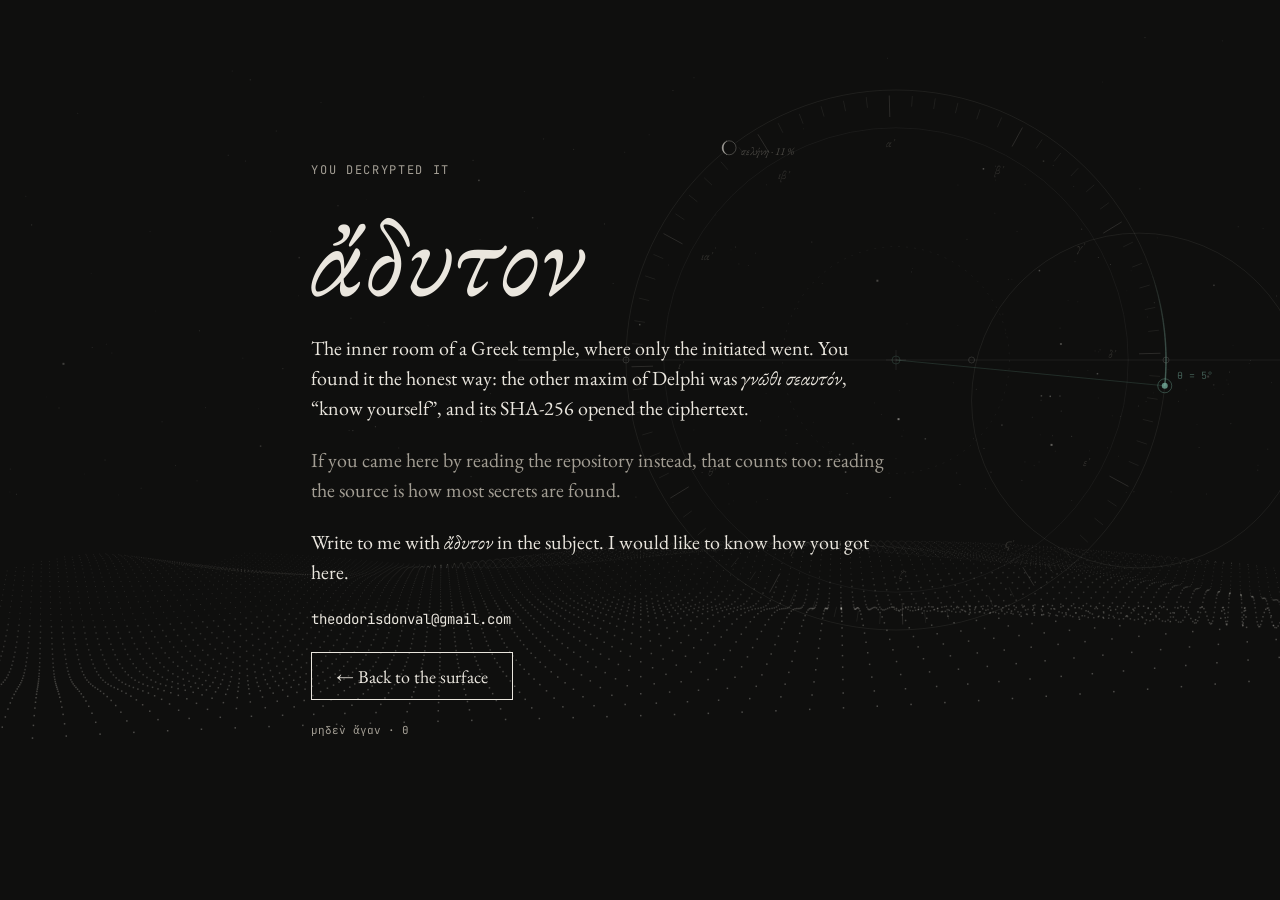
==== adyton-18871e.html @ d23c59ef "Esoteric layer: real decryption, real sky, epigraphs, adyton - The statue is encrypted and decrypted" ====
<!doctype html>
<html lang="en">
<head>
<meta charset="utf-8">
<meta name="viewport" content="width=device-width, initial-scale=1">
<meta name="robots" content="noindex, nofollow">
<title>ἄδυτον · Theodoris Donval</title>
<meta name="theme-color" content="#0F0F0E">
<link rel="preconnect" href="https://fonts.googleapis.com">
<link rel="preconnect" href="https://fonts.gstatic.com" crossorigin>
<link rel="stylesheet" href="https://fonts.googleapis.com/css2?family=EB+Garamond:ital,wght@0,400..800;1,400..800&amp;family=JetBrains+Mono:wght@300..600&amp;display=swap">
<link rel="stylesheet" href="assets/style.css">
<style>
.adyton-page { min-height: 100vh; min-height: 100svh; display: flex; flex-direction: column; justify-content: center; gap: 22px; max-width: 760px; padding-top: 48px; padding-bottom: 48px; }
.adyton-page h1 { margin: 0; font-weight: 400; font-style: italic; font-size: clamp(56px, 9vw, 110px); line-height: 1; }
.adyton-page p { margin: 0; max-width: 58ch; }
.adyton-page .muted { color: var(--stone); }
</style>
</head>
<body>
<main class="wrap adyton-page">
<p class="kicker">You decrypted it</p>
<h1 lang="grc">ἄδυτον</h1>
<p>The inner room of a Greek temple, where only the initiated went. You found it the honest way: the other maxim of Delphi was <span lang="grc" class="grc">γνῶθι σεαυτόν</span>, “know yourself”, and its SHA-256 opened the ciphertext.</p>
<p class="muted">If you came here by reading the repository instead, that counts too: reading the source is how most secrets are found.</p>
<p>Write to me with <span lang="grc" class="grc">ἄδυτον</span> in the subject. I would like to know how you got here.</p>
<p class="mono" style="font-size: 14px;">theodorisdonval@gmail.com</p>
<p><a class="btn" href="index.html">← Back to the surface</a></p>
<p class="muted mono" style="font-size: 11px;">μηδὲν ἄγαν · Θ</p>
</main>
<script src="assets/bg.js" defer></script>
</body>
</html>
---- assets/style.css ----
/* Theodoris Donval — II · Kryptos
   Basalt and marble. EB Garamond for text, JetBrains Mono for data.
   No motion: nothing on this site animates. */

:root {
  --basalt: #0F0F0E;
  --basalt-2: #161615;
  --basalt-3: #1E1D1B;
  --marble: #EAE6DE;
  --stone: #A39E94;
  --rule: #2C2B29;
  --rule-2: #45433F;
  --verdigris: #79B4A2;
  --verdigris-dim: #3E5F55;
  --serif: 'EB Garamond', Garamond, 'Times New Roman', serif;
  --mono: 'JetBrains Mono', ui-monospace, SFMono-Regular, Menlo, monospace;
  --gutter: clamp(16px, 4vw, 56px);
  --max: 1240px;
  color-scheme: dark;
}

*, *::before, *::after { box-sizing: border-box; }
html { -webkit-text-size-adjust: 100%; }
body {
  margin: 0;
  background: var(--basalt);
  color: var(--marble);
  font-family: var(--serif);
  font-variant-numeric: lining-nums;
  font-size: 20px;
  line-height: 1.5;
  -webkit-font-smoothing: antialiased;
}
img, svg { display: block; max-width: 100%; }
a { color: var(--marble); text-underline-offset: 3px; text-decoration-thickness: 1px; }
a:hover { color: var(--verdigris); }
a:focus-visible, button:focus-visible { outline: 2px solid var(--verdigris); outline-offset: 3px; }
::selection { background: var(--verdigris); color: var(--basalt); }

.skip { position: absolute; left: -9999px; top: 0; padding: 12px 16px; background: var(--marble); color: var(--basalt); z-index: 10; }
.skip:focus { left: 16px; top: 16px; }

.wrap { width: 100%; max-width: var(--max); margin: 0 auto; padding: 0 var(--gutter); }
.mono { font-family: var(--mono); }
.muted { color: var(--stone); }
.accent { color: var(--verdigris); }
.kicker {
  margin: 0; font-family: var(--mono); font-size: 12px; letter-spacing: 0.14em;
  text-transform: uppercase; color: var(--stone);
}
.grc { font-style: italic; }

/* Header */
.site-header { border-bottom: 1px solid var(--rule); }
.site-header .wrap {
  min-height: 76px; display: flex; align-items: center; justify-content: space-between;
  gap: 8px 24px; flex-wrap: wrap; padding-top: 8px; padding-bottom: 8px;
}
.brand { display: inline-flex; align-items: baseline; gap: 12px; text-decoration: none; }
.brand .theta { font-size: 32px; line-height: 1; }
.brand .name { font-size: 15px; letter-spacing: 0.22em; text-transform: uppercase; }
.nav { display: flex; align-items: center; gap: 4px 28px; flex-wrap: wrap; font-size: 18px; }
.nav a { text-decoration: none; padding: 10px 0; display: inline-flex; gap: 8px; align-items: baseline; }
.nav a .n { color: var(--stone); font-style: italic; }
.nav a[aria-current="page"] { color: var(--verdigris); }
.btn {
  display: inline-flex; align-items: center; min-height: 48px; padding: 0 24px;
  border: 1px solid var(--marble); text-decoration: none; font-size: 18px;
}
.btn.solid { background: var(--marble); color: var(--basalt); }
.btn.solid:hover { background: var(--verdigris); border-color: var(--verdigris); color: var(--basalt); }
.btn.small { min-height: 44px; padding: 0 14px; font-family: var(--mono); font-size: 12px; }

/* Home hero */
.hero { padding-top: 64px; }
.hero-grid {
  display: grid; grid-template-columns: repeat(auto-fit, minmax(min(460px, 100%), 1fr));
  gap: 48px; align-items: center;
}
.hero h1 { margin: 0; font-weight: 400; font-size: clamp(60px, 8vw, 116px); line-height: 0.94; letter-spacing: -0.012em; }
.hero .tagline { margin: 0; font-style: italic; font-size: clamp(24px, 2.1vw, 31px); line-height: 1.25; }
.hero .intro { margin: 0; color: var(--stone); max-width: 42ch; }
.stack { display: flex; flex-direction: column; gap: 24px; }
.status { margin: 0; display: flex; align-items: center; gap: 12px; flex-wrap: wrap; font-family: var(--mono); font-size: 13px; }
.diamond { display: inline-block; width: 7px; height: 7px; background: var(--verdigris); transform: rotate(45deg); flex: none; }
.actions { display: flex; gap: 12px; flex-wrap: wrap; }
.epigraph { margin: 10px 0 0; padding-top: 18px; border-top: 1px solid var(--rule); display: flex; flex-direction: column; gap: 6px; }
.epigraph p { margin: 0; font-style: italic; font-size: 25px; line-height: 1.3; }
.epigraph footer { font-family: var(--mono); font-size: 12px; color: var(--stone); }
.statue { margin: 0; justify-self: end; width: 100%; max-width: 540px; display: flex; flex-direction: column; gap: 14px; }
.statue img { width: 100%; height: auto; aspect-ratio: 918 / 1200; }
figcaption, .caption { font-family: var(--mono); font-size: 11px; line-height: 1.6; color: var(--stone); }
.statue figcaption { display: flex; flex-direction: column; gap: 6px; overflow-wrap: anywhere; }

/* Sections */
.section { padding-top: 112px; }
.section-head {
  display: flex; justify-content: space-between; align-items: baseline; gap: 12px 24px;
  flex-wrap: wrap; padding-bottom: 18px; border-bottom: 1px solid var(--rule);
}
.section-head h2 { margin: 0; display: flex; align-items: baseline; gap: 16px; font-weight: 400; font-size: clamp(40px, 4.6vw, 64px); line-height: 1; }
.section-head h2 .n, h2 .n, h3 .n { font-style: italic; font-size: 0.55em; color: var(--verdigris); }
.section-head p { margin: 0; font-family: var(--mono); font-size: 12px; color: var(--stone); }

/* Project rows on home */
.project {
  display: flex; flex-wrap: wrap; gap: 20px 40px; padding: 40px 0; border-bottom: 1px solid var(--rule);
}
.project .letter { flex: 0 0 64px; margin: 0; font-size: 72px; line-height: 0.8; color: transparent; -webkit-text-stroke: 1px var(--stone); }
.project .body { flex: 999 1 440px; display: flex; flex-direction: column; gap: 14px; min-width: 0; }
.project .figure { flex: 1 1 280px; display: flex; flex-direction: column; gap: 10px; }
.project h3 { margin: 0; font-weight: 500; font-size: clamp(28px, 3vw, 36px); line-height: 1.1; }
.project h3 a { text-decoration: none; }
.project p { margin: 0; max-width: 60ch; }
.project .tags { display: flex; gap: 8px 18px; flex-wrap: wrap; font-family: var(--mono); font-size: 12px; color: var(--stone); }
.big { margin: 0; font-size: clamp(56px, 6vw, 80px); line-height: 0.9; font-weight: 400; }
.big.mid { font-size: clamp(44px, 4.4vw, 60px); }
.limit { margin: 0; font-family: var(--mono); font-size: 12px; line-height: 1.6; color: var(--stone); }
.limit::before { content: "Limits — "; color: var(--verdigris); }
.read-more { font-family: var(--mono); font-size: 13px; text-decoration: none; border-bottom: 1px solid var(--rule-2); align-self: flex-start; padding: 10px 0 4px; }

.two-col { display: grid; grid-template-columns: repeat(auto-fit, minmax(min(440px, 100%), 1fr)); gap: 56px; }
.timeline { list-style: none; margin: 0; padding: 0; display: flex; flex-direction: column; gap: 26px; }
.timeline li { display: flex; flex-direction: column; gap: 6px; }
.timeline .when { font-family: var(--mono); font-size: 12px; color: var(--stone); }
.timeline strong { font-weight: 500; font-size: 23px; line-height: 1.25; }
.timeline .what { font-size: 18px; color: var(--stone); }
.skills { margin: 0; display: flex; flex-direction: column; gap: 18px; }
.skills dt { font-family: var(--mono); font-size: 12px; color: var(--stone); }
.skills dd { margin: 4px 0 0; }

.contact { padding-top: 140px; display: flex; flex-direction: column; align-items: center; text-align: center; gap: 22px; }
.contact h2 { margin: 0; font-weight: 400; font-style: italic; font-size: clamp(42px, 5.4vw, 80px); line-height: 1.02; }
.contact p { margin: 0; color: var(--stone); max-width: 48ch; }
.contact .actions { justify-content: center; margin-top: 8px; }

/* Footer */
.site-footer { margin-top: 112px; border-top: 1px solid var(--rule); }
.site-footer .wrap {
  padding-top: 26px; padding-bottom: 34px; display: flex; justify-content: space-between;
  align-items: center; gap: 12px 32px; flex-wrap: wrap; font-family: var(--mono); font-size: 12px; line-height: 1.6; color: var(--stone);
}
.site-footer .grc { font-family: var(--serif); font-size: 17px; color: var(--marble); }

/* ---------- Project pages ---------- */
.crumbs { padding-top: 32px; font-family: var(--mono); font-size: 12px; color: var(--stone); }
.crumbs a { color: var(--stone); text-decoration: none; }
.crumbs a:hover { color: var(--verdigris); }
.case-hero { padding-top: 40px; display: grid; grid-template-columns: repeat(auto-fit, minmax(min(520px, 100%), 1fr)); gap: 40px 56px; align-items: end; }
.case-hero h1 { margin: 0; font-weight: 400; font-size: clamp(46px, 6.4vw, 96px); line-height: 0.96; letter-spacing: -0.01em; }
.case-hero .lede { margin: 0; font-size: clamp(21px, 1.8vw, 25px); line-height: 1.45; max-width: 56ch; }
.case-hero .meta { display: grid; grid-template-columns: max-content 1fr; gap: 10px 20px; margin: 0; font-size: 17px; }
.case-hero .meta dt { font-family: var(--mono); font-size: 12px; color: var(--stone); padding-top: 4px; }
.case-hero .meta dd { margin: 0; }

.figures {
  margin-top: 56px; display: grid; grid-template-columns: repeat(auto-fit, minmax(min(240px, 100%), 1fr));
  border-top: 1px solid var(--rule); border-bottom: 1px solid var(--rule);
}
.fig { padding: 28px 24px 28px 0; display: flex; flex-direction: column; gap: 10px; border-right: 1px solid var(--rule); }
.fig + .fig { padding-left: 24px; }
.fig:last-child { border-right: 0; }
.fig .v { margin: 0; font-size: clamp(44px, 4.6vw, 64px); line-height: 0.95; }
.fig .v small { font-size: 0.45em; color: var(--stone); }
.fig .l { margin: 0; font-size: 17px; line-height: 1.4; }
.fig .c { margin: 0; font-family: var(--mono); font-size: 11px; line-height: 1.6; color: var(--stone); }
@media (max-width: 760px) {
  .fig, .fig + .fig { padding-left: 0; border-right: 0; border-bottom: 1px solid var(--rule); }
  .fig:last-child { border-bottom: 0; }
}

.chapter { padding-top: 96px; }
.chapter > h2 {
  margin: 0 0 28px; padding-bottom: 16px; border-bottom: 1px solid var(--rule);
  display: flex; align-items: baseline; gap: 14px; font-weight: 400; font-size: clamp(34px, 3.6vw, 50px); line-height: 1.05;
}
.chapter h3 { margin: 40px 0 14px; font-weight: 500; font-size: 26px; line-height: 1.2; }
.prose { max-width: 68ch; }
.prose p { margin: 0 0 18px; }
.prose ul, .prose ol { margin: 0 0 18px; padding-left: 22px; }
.prose li { margin-bottom: 8px; }
.prose strong { font-weight: 600; }
.cols { display: grid; grid-template-columns: repeat(auto-fit, minmax(min(380px, 100%), 1fr)); gap: 40px 56px; align-items: start; }

code, .code { font-family: var(--mono); font-size: 0.78em; }
pre {
  margin: 0 0 18px; padding: 18px 20px; background: var(--basalt-2); border: 1px solid var(--rule);
  font-family: var(--mono); font-size: 13px; line-height: 1.65; overflow-x: auto; color: var(--marble);
}
pre .cm { color: var(--stone); }
pre .k { color: var(--verdigris); }

.diagram { margin: 8px 0 0; padding: 24px; background: var(--basalt-2); border: 1px solid var(--rule); display: flex; flex-direction: column; gap: 16px; }
.diagram .scroll { overflow-x: auto; }
.diagram svg { width: 100%; height: auto; }
.diagram .scroll svg { min-width: 640px; }
.legend { display: flex; flex-wrap: wrap; gap: 8px 22px; font-family: var(--mono); font-size: 11px; color: var(--stone); margin: 0; padding: 0; list-style: none; }
.legend li { display: inline-flex; align-items: center; gap: 8px; }
.sw { width: 14px; height: 10px; display: inline-block; flex: none; }

/* SVG text and shapes */
svg text { font-family: var(--mono); fill: var(--marble); }
svg .t-serif { font-family: var(--serif); }
svg .t-muted { fill: var(--stone); }
svg .t-accent { fill: var(--verdigris); }
svg .t-dark { fill: var(--basalt); }
svg .box { fill: var(--basalt-3); stroke: var(--rule-2); stroke-width: 1; }
svg .box-sec { fill: var(--basalt-3); stroke: var(--verdigris); stroke-width: 1.25; }
svg .edge { fill: none; stroke: var(--stone); stroke-width: 1.25; }
svg .edge-sec { fill: none; stroke: var(--verdigris); stroke-width: 1.25; }
svg .edge-dash { fill: none; stroke: var(--stone); stroke-width: 1.25; stroke-dasharray: 4 4; }
svg .grid { stroke: var(--rule); stroke-width: 1; }
svg .axis { stroke: var(--rule-2); stroke-width: 1; }
svg .bar-a { fill: var(--verdigris); }
svg .bar-b { fill: #6E6A62; }
svg .whisker { stroke: var(--marble); stroke-width: 1.25; }
svg .head { fill: var(--stone); }
svg .head-sec { fill: var(--verdigris); }

/* Tables */
.table-wrap { overflow-x: auto; margin: 0 0 18px; border: 1px solid var(--rule); }
table { width: 100%; border-collapse: collapse; font-size: 17px; }
caption { caption-side: bottom; text-align: left; padding: 12px 16px; font-family: var(--mono); font-size: 11px; line-height: 1.6; color: var(--stone); }
th, td { padding: 11px 16px; text-align: left; border-bottom: 1px solid var(--rule); vertical-align: top; }
thead th { font-family: var(--mono); font-size: 11px; font-weight: 400; letter-spacing: 0.08em; text-transform: uppercase; color: var(--stone); background: var(--basalt-2); white-space: nowrap; }
tbody tr:last-child td, tbody tr:last-child th { border-bottom: 0; }
td.num, th.num { text-align: right; font-family: var(--mono); font-size: 14px; white-space: nowrap; }
td.m { font-family: var(--mono); font-size: 14px; white-space: nowrap; }
.yes { color: var(--verdigris); }
.no { color: #D08A6E; }
tr.hl td, tr.hl th { background: rgba(121, 180, 162, 0.07); }

.callout { margin: 0 0 18px; padding: 20px 22px; border: 1px solid var(--verdigris-dim); background: rgba(121, 180, 162, 0.05); }
.callout p { margin: 0; }
.callout p + p { margin-top: 10px; }
.callout .kicker { color: var(--verdigris); margin-bottom: 10px; }

.limits { list-style: none; margin: 0; padding: 0; display: grid; grid-template-columns: repeat(auto-fit, minmax(min(340px, 100%), 1fr)); gap: 0 40px; }
.limits li { padding: 18px 0; border-bottom: 1px solid var(--rule); display: flex; flex-direction: column; gap: 6px; }
.limits strong { font-weight: 500; font-size: 20px; }
.limits span { font-size: 17px; color: var(--stone); }

.next { margin-top: 112px; display: grid; grid-template-columns: repeat(auto-fit, minmax(min(320px, 100%), 1fr)); border-top: 1px solid var(--rule); }
.next a { display: flex; flex-direction: column; gap: 8px; padding: 28px 24px 28px 0; text-decoration: none; border-bottom: 1px solid var(--rule); }
.next a + a { padding-left: 24px; border-left: 1px solid var(--rule); }
.next .kicker { color: var(--stone); }
.next strong { font-weight: 400; font-size: 30px; line-height: 1.1; }
.next a:hover strong { color: var(--verdigris); }
@media (max-width: 700px) { .next a + a { padding-left: 0; border-left: 0; } }

/* Pipeline steps */
.pipeline { list-style: none; margin: 0; padding: 0; display: grid; grid-template-columns: repeat(auto-fit, minmax(min(250px, 100%), 1fr)); border-top: 1px solid var(--rule); border-left: 1px solid var(--rule); }
.pipeline li { padding: 22px 22px 24px; border-right: 1px solid var(--rule); border-bottom: 1px solid var(--rule); display: flex; flex-direction: column; gap: 8px; }
.pipeline .step { font-family: var(--mono); font-size: 11px; letter-spacing: 0.1em; text-transform: uppercase; color: var(--verdigris); }
.pipeline strong { font-weight: 500; font-size: 21px; line-height: 1.2; }
.pipeline span:not(.step) { font-size: 16px; color: var(--stone); line-height: 1.45; }
.pipeline .out { font-family: var(--mono); font-size: 12px; color: var(--marble); margin-top: auto; padding-top: 6px; }
.narrow { max-width: 820px; }

/* Hero fits one screen: text and statue both fully visible on arrival */
.hero { padding-top: clamp(20px, 4vh, 48px); padding-bottom: clamp(20px, 4vh, 48px); min-height: calc(100vh - 77px); min-height: calc(100svh - 77px); display: flex; align-items: center; }
.hero .hero-grid { width: 100%; }
.hero .stack { gap: clamp(12px, 2.3vh, 24px); }
.hero h1 { font-size: clamp(50px, min(8vw, 11vh), 116px); }
.hero .tagline { font-size: clamp(21px, min(2.1vw, 3.4vh), 31px); }
.hero .intro { font-size: clamp(18px, 2.4vh, 20px); }
.hero .epigraph { margin-top: 0; padding-top: clamp(10px, 1.8vh, 18px); }
.hero .epigraph p { font-size: clamp(20px, 3vh, 25px); }
.statue { align-items: flex-end; }
.statue img { width: auto; max-width: 100%; max-height: calc(100vh - 77px - 150px); max-height: calc(100svh - 77px - 150px); }
.statue figcaption { max-width: 540px; }
@media (max-width: 980px) {
  .hero { min-height: 0; }
  .statue { order: -1; justify-self: center; align-items: center; }
  .statue img { max-height: 36svh; }
}

/* Education pages */
.school-link { font-family: var(--mono); font-size: 13px; text-decoration: none; border-bottom: 1px solid var(--rule-2); align-self: flex-start; padding: 8px 0 3px; }
.term { padding-top: 72px; }
.term > h2 { margin: 0 0 8px; padding-bottom: 14px; border-bottom: 1px solid var(--rule); display: flex; justify-content: space-between; align-items: baseline; gap: 8px 24px; flex-wrap: wrap; font-weight: 400; font-size: clamp(30px, 3.2vw, 44px); line-height: 1.1; }
.term > h2 small { font-family: var(--mono); font-size: 12px; color: var(--stone); letter-spacing: 0.06em; }
.course { display: grid; grid-template-columns: minmax(0, 220px) minmax(0, 1fr); gap: 10px 40px; padding: 28px 0; border-bottom: 1px solid var(--rule); }
.course .cmeta { display: flex; flex-direction: column; gap: 4px; font-family: var(--mono); font-size: 12px; color: var(--stone); }
.course .cmeta .code { color: var(--verdigris); font-size: 13px; }
.course h3 { margin: 0 0 8px; font-weight: 500; font-size: 25px; line-height: 1.2; }
.course p { margin: 0 0 12px; max-width: 70ch; }
.course ul { margin: 0; padding: 0 0 0 20px; columns: 2 300px; column-gap: 40px; font-size: 17px; color: var(--stone); }
.course li { margin-bottom: 6px; break-inside: avoid; }
.course .link { font-family: var(--mono); font-size: 12px; margin-top: 10px; display: inline-block; }
.course.compact { padding: 18px 0; }
.course.compact h3 { font-size: 21px; margin-bottom: 4px; }
.course.compact p { font-size: 17px; color: var(--stone); margin: 0; }
@media (max-width: 700px) { .course { grid-template-columns: 1fr; } }
.source { margin-top: 28px; font-family: var(--mono); font-size: 11px; line-height: 1.7; color: var(--stone); max-width: 90ch; }

/* One screen per home section (desktop) */
.screen { padding-top: 96px; }
@media (min-width: 981px) and (min-height: 700px) {
  .screen { min-height: 100vh; min-height: 100svh; padding-top: 56px; padding-bottom: 56px; display: flex; flex-direction: column; justify-content: center; }
  .screen.two-col { display: grid; align-content: center; }
  .contact.screen { align-items: center; }
}
.cards { display: grid; grid-template-columns: repeat(auto-fit, minmax(min(300px, 100%), 1fr)); }
.card { display: flex; flex-direction: column; gap: 12px; padding: 28px 28px 28px 0; border-bottom: 1px solid var(--rule); min-width: 0; }
.card + .card { padding-left: 28px; border-left: 1px solid var(--rule); }
.card h3 { margin: 0; font-weight: 500; font-size: clamp(25px, 2.3vw, 31px); line-height: 1.1; }
.card h3 a { text-decoration: none; }
.card .card-text { margin: 0; font-size: 18px; line-height: 1.45; }
.card .big { margin-top: 6px; font-size: clamp(48px, min(5vw, 8vh), 72px); }
.card .big.mid { font-size: clamp(36px, min(3.6vw, 6vh), 52px); }
.card .tags { display: flex; gap: 6px 16px; flex-wrap: wrap; font-family: var(--mono); font-size: 12px; color: var(--stone); margin: 0; }
.card .read-more { margin-top: auto; }
.card-top { margin: 0; display: flex; align-items: baseline; gap: 12px; }
.letter-sm { font-size: 34px; line-height: 0.8; color: transparent; -webkit-text-stroke: 1px var(--stone); }
@media (max-width: 1000px) { .card + .card { padding-left: 0; border-left: 0; } }

/* Case-study and school heroes fit the first screen */
.crumbs { padding-top: 20px; }
.case-hero { padding-top: 24px; }
.case-hero h1 { font-size: clamp(44px, min(6.4vw, 9vh), 96px); }
.figures { margin-top: 32px; }

/* Animated background */
#bg { position: fixed; inset: 0; width: 100%; height: 100%; z-index: -1; pointer-events: none; }
.card .big.mid { font-size: clamp(32px, min(3vw, 5.5vh), 44px); white-space: nowrap; }

/* Scale the one-screen sections with the viewport height */
@media (min-width: 981px) {
  .screen .section-head { padding-bottom: clamp(10px, 1.8vh, 18px); }
  .screen .section-head h2 { font-size: clamp(36px, min(4.6vw, 7vh), 64px); }
  .card { gap: clamp(6px, 1.3vh, 12px); padding-top: clamp(16px, 3vh, 28px); padding-bottom: clamp(16px, 3vh, 28px); }
  .card h3 { font-size: clamp(22px, min(2.3vw, 3.6vh), 31px); }
  .card .card-text { font-size: clamp(15px, 2.15vh, 18px); }
  .screen .timeline { gap: clamp(12px, 2.6vh, 26px); }
  .screen .timeline strong { font-size: clamp(19px, 2.7vh, 23px); }
  .screen .timeline .what, .screen .skills dd { font-size: clamp(15px, 2.1vh, 18px); }
  .screen .skills { gap: clamp(8px, 1.9vh, 18px); }
  .contact h2 { font-size: clamp(40px, min(5.4vw, 9vh), 80px); }
}
@media (min-width: 981px) and (min-height: 600px) {
  .screen { min-height: 100vh; min-height: 100svh; padding-top: 40px; padding-bottom: 40px; display: flex; flex-direction: column; justify-content: center; }
  .screen.two-col { display: grid; align-content: center; }
}
@media (min-width: 1100px) { .cards { grid-template-columns: repeat(4, minmax(0, 1fr)); } .card { padding-right: 22px; } .card + .card { padding-left: 22px; } }
@media (min-width: 1001px) and (max-width: 1099px) { .cards { grid-template-columns: repeat(2, minmax(0, 1fr)); } }
.fig .v { white-space: nowrap; font-size: clamp(38px, 3.9vw, 60px); }

/* ---------- Fit engine (assets/fit.js): every home screen fits the window ---------- */
html.fit .screen { min-height: var(--vh, 100svh); padding-top: 28px; padding-bottom: 28px; display: flex; flex-direction: column; justify-content: center; }
html.fit .hero { min-height: calc(var(--vh, 100svh) - var(--hh, 77px)); padding-top: 20px; padding-bottom: 20px; display: flex; align-items: center; }
html.fit .contact { padding-top: 0; }
html.fit .edu-skills.split { display: block; min-height: 0; padding-top: 0; padding-bottom: 0; }
html.fit .edu-skills.split .two-col { display: block; }
html.fit .edu-skills.split #education, html.fit .edu-skills.split #skills { min-height: var(--vh, 100svh); padding-top: 28px; padding-bottom: 28px; display: flex; flex-direction: column; justify-content: center; }
html.fit .work { padding-top: 0; }
html.fit .work-page { min-height: var(--vh, 100svh); padding-top: 28px; padding-bottom: 28px; display: flex; flex-direction: column; justify-content: center; }
html.fit .work .grid { display: grid; grid-template-columns: repeat(var(--cols, 1), minmax(0, 1fr)); column-gap: 40px; }
html.fit .work .card, html.fit .work .card + .card { padding: 22px 0; border: 0; border-top: 1px solid var(--rule); }
html.fit .work .section-head + .grid .card { border-top: 0; }
html.fit .work-page + .work-page .section-head { display: none; }
html.fit .work .page-note { margin: 10px 0 0; font-family: var(--mono); font-size: 11px; color: var(--stone); text-align: right; }
@media (max-width: 640px) {
  .site-header .wrap { min-height: 0; padding-top: 10px; padding-bottom: 6px; gap: 0 12px; }
  .site-header .nav { order: 3; width: 100%; gap: 0 18px; font-size: 15px; }
  .site-header .nav a { padding: 8px 0; }
  .brand .theta { font-size: 26px; }
  .site-header .btn.small { min-height: 36px; }
  .statue figcaption span + span { display: none; }
  .statue img { max-height: 30svh; }
  .hero .epigraph p { font-size: 19px; }
}
.status { flex-wrap: nowrap; align-items: baseline; }
.status .diamond { position: relative; top: -1px; }
html.fit .work-page { position: relative; }
html.fit .work .page-note { position: absolute; right: 0; bottom: 10px; margin: 0; }
@media (max-width: 640px) and (max-height: 720px) { .hero .epigraph { display: none; } }

/* ---------- Hidden layer for initiates (assets/oracle.js) ---------- */
.note { display: none; align-self: flex-start; max-width: 62ch; margin: 6px 0 0; padding: 5px 9px; background: var(--verdigris); color: var(--basalt); font-family: var(--mono); font-size: 11px; line-height: 1.55; letter-spacing: 0; text-transform: none; font-style: normal; font-weight: 400; }
.note code { font-size: 1em; background: rgba(15, 15, 14, 0.12); padding: 0 3px; }
html.initiates .note { display: block; }
.initiates-toggle { font: inherit; font-family: var(--mono); font-size: 12px; color: var(--stone); background: none; border: 1px solid var(--rule-2); min-height: 36px; padding: 0 12px; cursor: pointer; }
.initiates-toggle:hover, .initiates-toggle[aria-pressed="true"] { color: var(--basalt); background: var(--verdigris); border-color: var(--verdigris); }
.adyton { display: inline-flex; flex-wrap: wrap; align-items: baseline; gap: 4px 10px; }
.adyton code { color: var(--marble); font-size: 12px; word-break: break-all; }

/* ---------- Statue decryption (assets/decrypt.js) ---------- */
.statue-frame { position: relative; display: block; line-height: 0; }
.statue-frame canvas { position: absolute; inset: 0; width: 100%; height: 100%; image-rendering: pixelated; }
.decrypt-status { color: var(--verdigris); }

/* ---------- Epigraphs on case studies ---------- */
.epi { margin: 28px 0 0; padding: 16px 0 0; border-top: 1px solid var(--rule); display: flex; flex-direction: column; gap: 4px; max-width: 60ch; }
.epi .epi-grc { margin: 0; font-style: italic; font-size: clamp(19px, 1.6vw, 23px); line-height: 1.35; }
.epi .epi-en { margin: 0; font-size: 17px; color: var(--stone); }
.epi footer { font-family: var(--mono); font-size: 11px; color: var(--stone); margin-top: 2px; }
/* notes keep their own look wherever they sit */
.hero .epigraph p.note, .contact p.note, .section-head p.note, .project p.note, .epi p.note {
  color: var(--basalt); font-family: var(--mono); font-size: 11px; font-style: normal; line-height: 1.55; letter-spacing: 0; text-transform: none; max-width: 62ch;
}
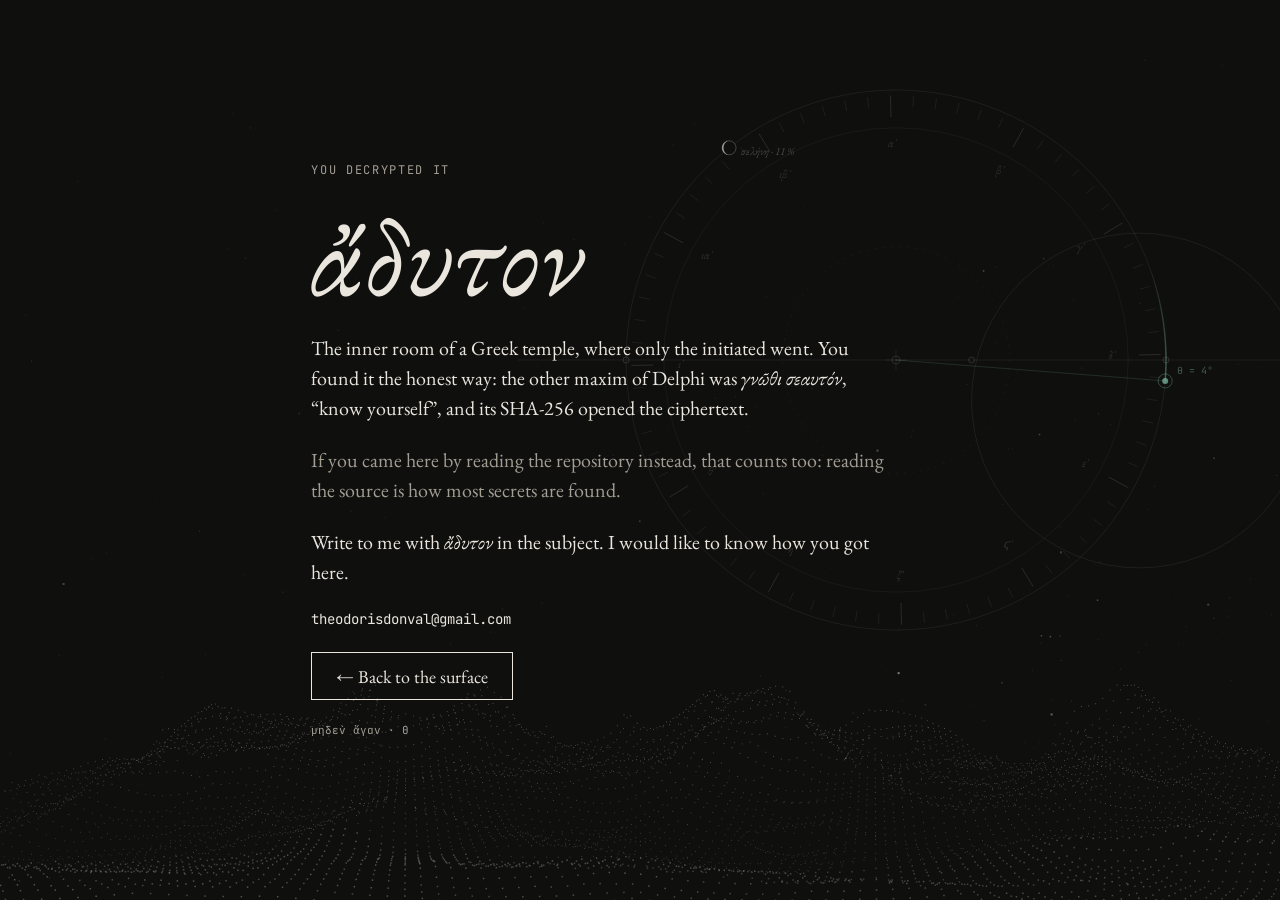
==== commit 643e9168: "Cache-bust asset URLs GitHub Pages serves assets with max-age=600 under unchanged URLs, so browsers " ====
--- a/adyton-18871e.html
+++ b/adyton-18871e.html
@@ -9,7 +9,7 @@
 <link rel="preconnect" href="https://fonts.googleapis.com">
 <link rel="preconnect" href="https://fonts.gstatic.com" crossorigin>
 <link rel="stylesheet" href="https://fonts.googleapis.com/css2?family=EB+Garamond:ital,wght@0,400..800;1,400..800&amp;family=JetBrains+Mono:wght@300..600&amp;display=swap">
-<link rel="stylesheet" href="assets/style.css">
+<link rel="stylesheet" href="assets/style.css?v=f1fc943c">
 <style>
 .adyton-page { min-height: 100vh; min-height: 100svh; display: flex; flex-direction: column; justify-content: center; gap: 22px; max-width: 760px; padding-top: 48px; padding-bottom: 48px; }
 .adyton-page h1 { margin: 0; font-weight: 400; font-style: italic; font-size: clamp(56px, 9vw, 110px); line-height: 1; }
@@ -28,6 +28,6 @@
 <p><a class="btn" href="index.html">← Back to the surface</a></p>
 <p class="muted mono" style="font-size: 11px;">μηδὲν ἄγαν · Θ</p>
 </main>
-<script src="assets/bg.js" defer></script>
+<script src="assets/bg.js?v=c64cb92f" defer></script>
 </body>
 </html>
--- a/assets/style.css
+++ b/assets/style.css
@@ -399,3 +399,7 @@
 .hero .epigraph p.note, .contact p.note, .section-head p.note, .project p.note, .epi p.note {
   color: var(--basalt); font-family: var(--mono); font-size: 11px; font-style: normal; line-height: 1.55; letter-spacing: 0; text-transform: none; max-width: 62ch;
 }
+/* epigraphs stay quiet: the Greek and its reference; the translation joins the hidden layer */
+.epi .epi-en { display: none; }
+html.initiates .epi .epi-en { display: block; }
+.epi .epi-grc { font-size: clamp(17px, 1.4vw, 20px); color: var(--stone); }
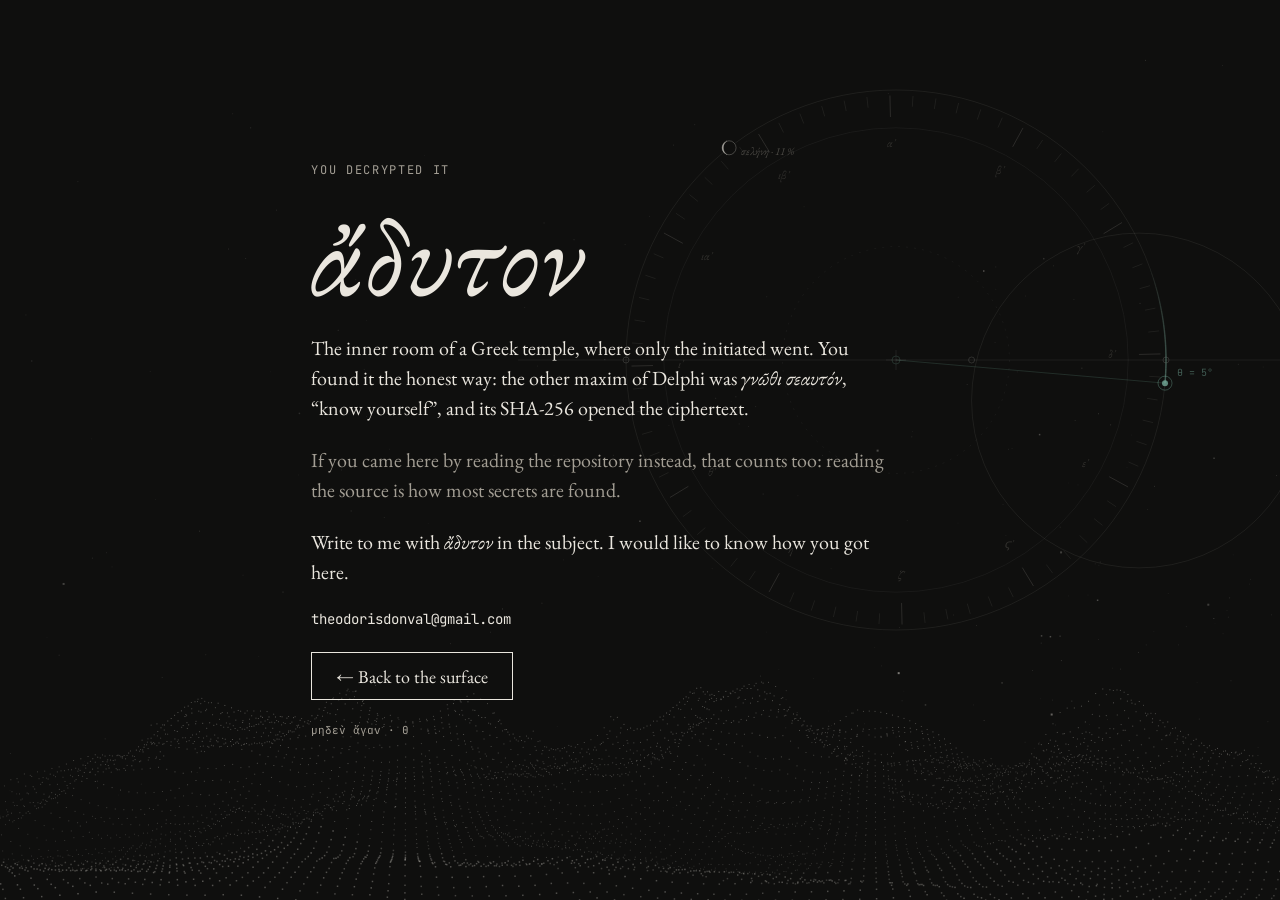
==== commit ad5373e0: "Mountains: slow sideways glide and gentle breathing The range is rebuilt about nine times a second w" ====
--- a/adyton-18871e.html
+++ b/adyton-18871e.html
@@ -28,6 +28,6 @@
 <p><a class="btn" href="index.html">← Back to the surface</a></p>
 <p class="muted mono" style="font-size: 11px;">μηδὲν ἄγαν · Θ</p>
 </main>
-<script src="assets/bg.js?v=c64cb92f" defer></script>
+<script src="assets/bg.js?v=8adb4990" defer></script>
 </body>
 </html>
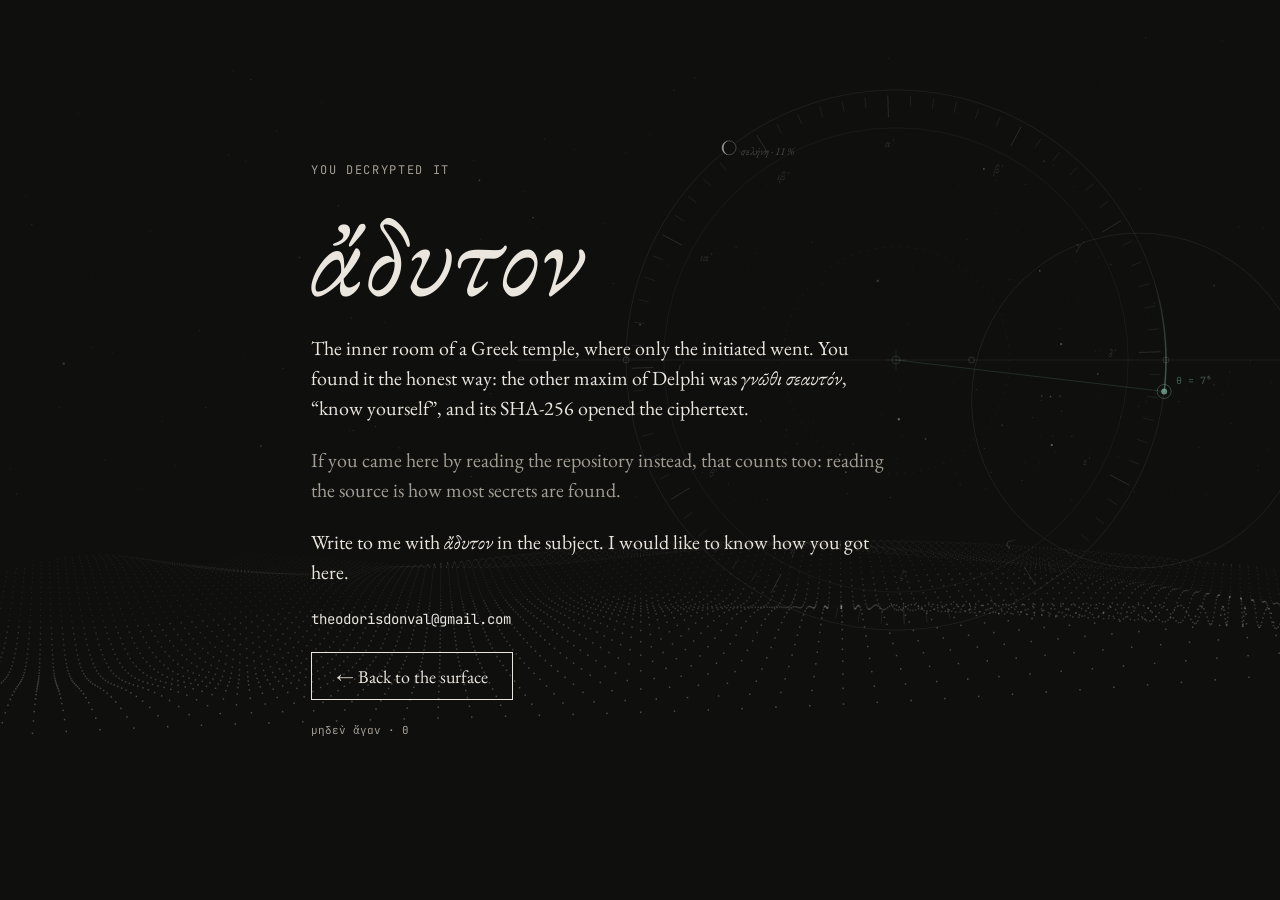
==== commit 23696da4: "Background: back to the original breathing point-cloud terrain Restore the first terrain (sine swell" ====
--- a/adyton-18871e.html
+++ b/adyton-18871e.html
@@ -28,6 +28,6 @@
 <p><a class="btn" href="index.html">← Back to the surface</a></p>
 <p class="muted mono" style="font-size: 11px;">μηδὲν ἄγαν · Θ</p>
 </main>
-<script src="assets/bg.js?v=8adb4990" defer></script>
+<script src="assets/bg.js?v=fcae3a9a" defer></script>
 </body>
 </html>
